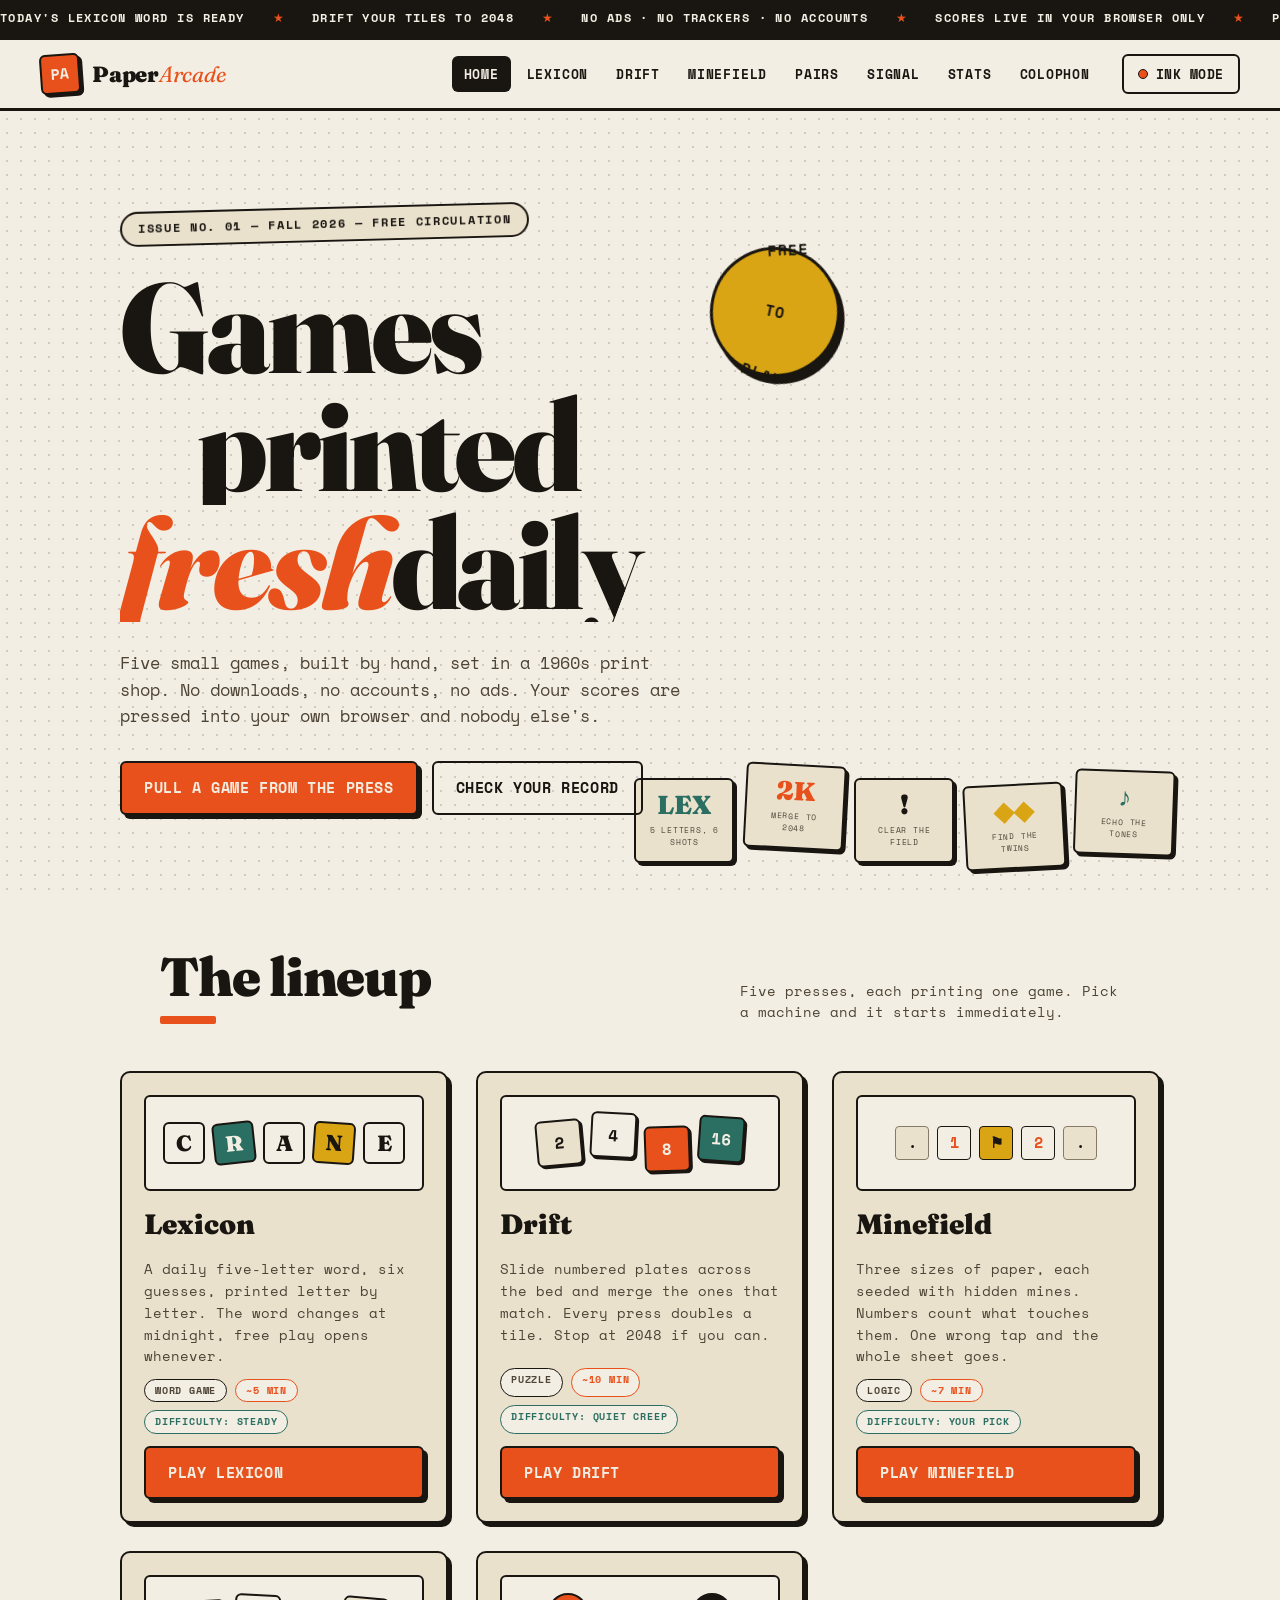
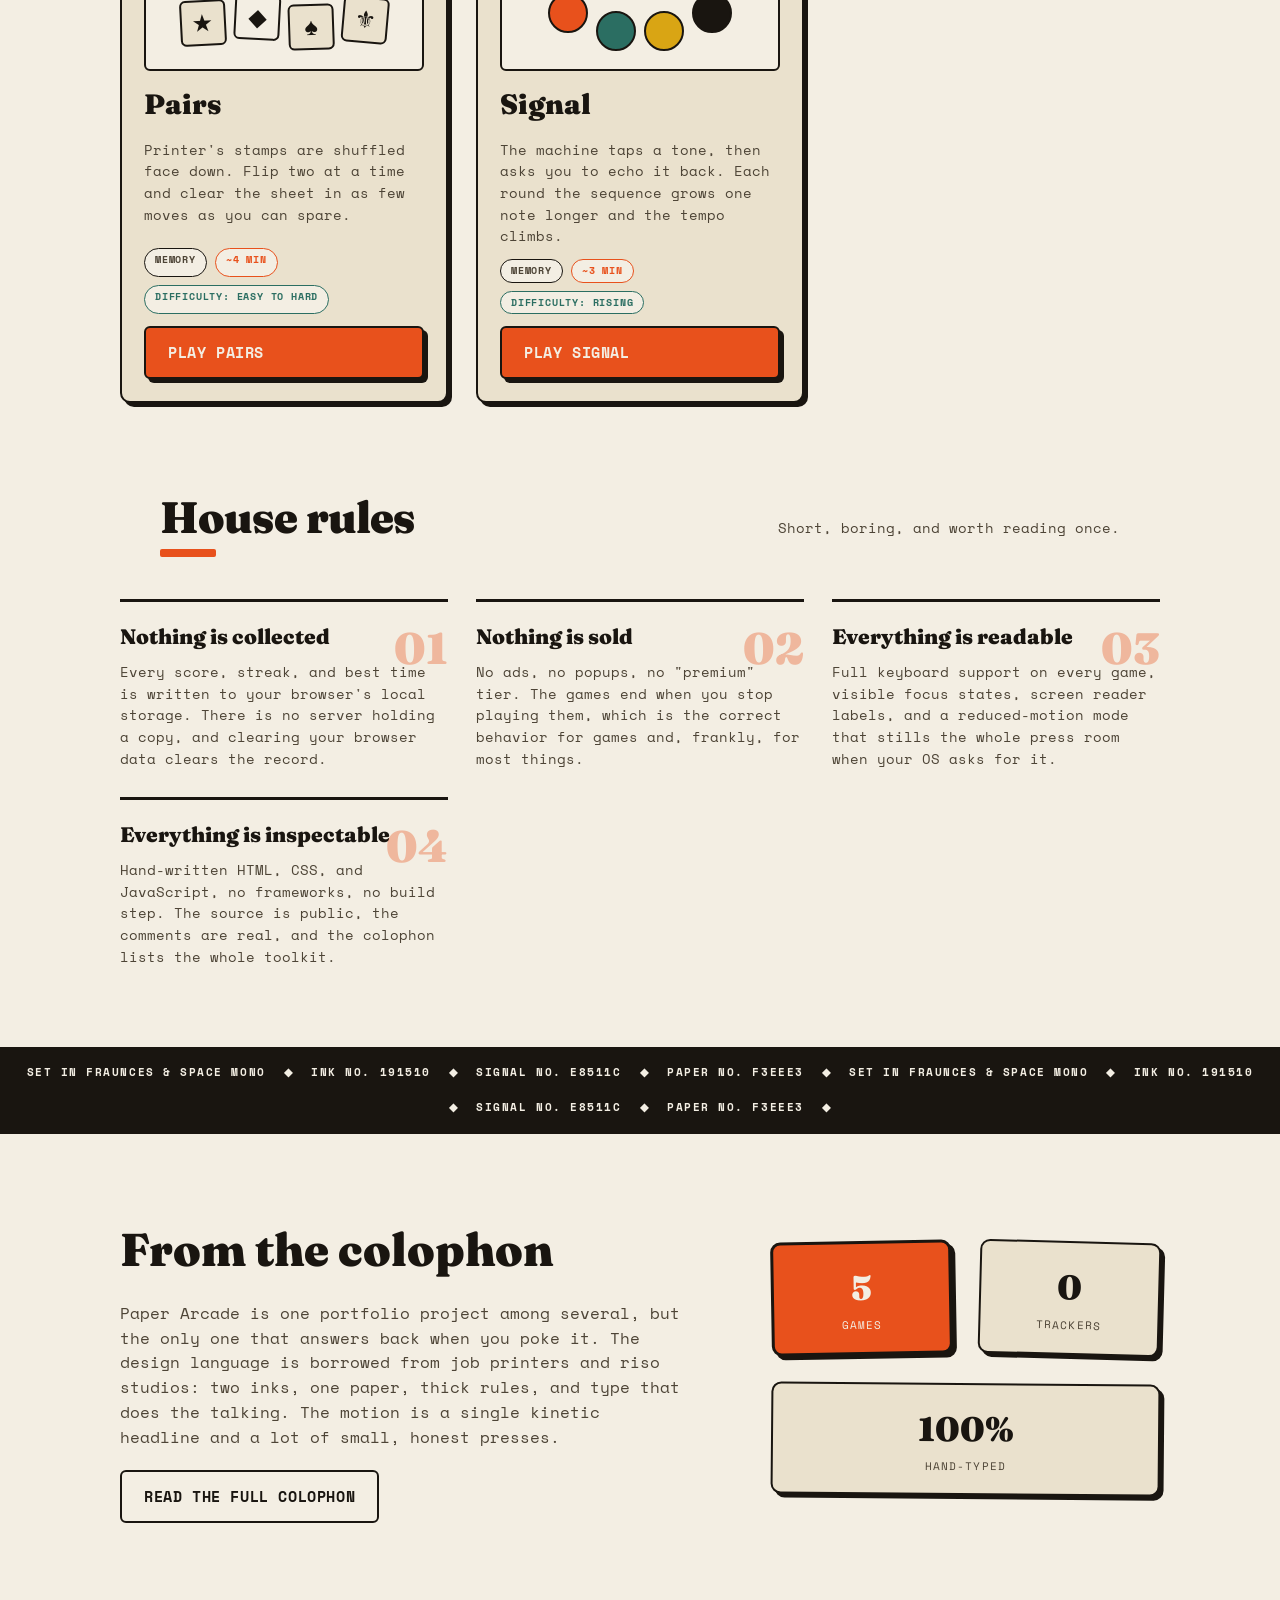
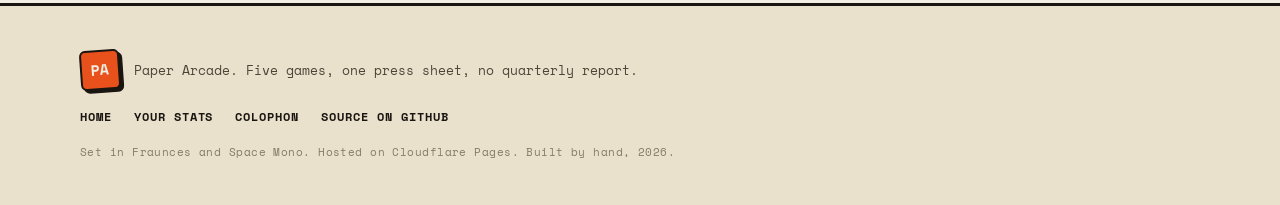
==== index.html @ c53d983c "Paper Arcade v1.0: five hand-built browser games in a 1960s print-shop design system - Lexicon: dail" ====
<!doctype html>
<html lang="en">
<head>
  <meta charset="utf-8">
  <meta name="viewport" content="width=device-width, initial-scale=1">
  <title>Paper Arcade: Five Small Games, One Big Press Sheet</title>
  <meta name="description" content="Paper Arcade is a collection of five hand-built browser games styled like a 1960s print shop: Lexicon, Drift, Minefield, Pairs, and Signal. Free to play, no ads, your scores stay on your machine.">
  <meta property="og:title" content="Paper Arcade: Five Small Games, One Big Press Sheet">
  <meta property="og:description" content="Five hand-built browser games styled like a 1960s print shop. Free to play, no ads, scores stay local.">
  <meta property="og:type" content="website">
  <meta property="og:site_name" content="Paper Arcade">
  <meta name="theme-color" content="#f3eee3">
  <meta name="color-scheme" content="light">
  <link rel="preconnect" href="https://fonts.googleapis.com">
  <link rel="preconnect" href="https://fonts.gstatic.com" crossorigin>
  <link href="https://fonts.googleapis.com/css2?family=Fraunces:ital,opsz,wght@0,9..144,400;0,9..144,600;0,9..144,900;1,9..144,400&family=Space+Mono:ital,wght@0,400;0,700;1,400&display=swap" rel="stylesheet">
  <link rel="stylesheet" href="css/style.css">
  <link rel="icon" href="assets/favicon.svg" type="image/svg+xml">
  <script type="application/ld+json">
  {
    "@context": "https://schema.org",
    "@type": "WebSite",
    "name": "Paper Arcade",
    "description": "Five hand-built browser games styled like a 1960s print shop.",
    "url": "https://paper-arcade.pages.dev",
    "hasPart": [
      { "@type": "VideoGame", "name": "Lexicon", "genre": "Word game", "url": "https://paper-arcade.pages.dev/lexicon.html" },
      { "@type": "VideoGame", "name": "Drift", "genre": "Puzzle", "url": "https://paper-arcade.pages.dev/drift.html" },
      { "@type": "VideoGame", "name": "Minefield", "genre": "Logic", "url": "https://paper-arcade.pages.dev/minefield.html" },
      { "@type": "VideoGame", "name": "Pairs", "genre": "Memory", "url": "https://paper-arcade.pages.dev/pairs.html" },
      { "@type": "VideoGame", "name": "Signal", "genre": "Memory", "url": "https://paper-arcade.pages.dev/signal.html" }
    ]
  }
  </script>
</head>
<body>
  <a class="skip" href="#main">Skip to content</a>

  <div class="ticker" aria-hidden="true">
    <div class="ticker__track">
      <span>TODAY'S LEXICON WORD IS READY</span><i>★</i>
      <span>DRIFT YOUR TILES TO 2048</span><i>★</i>
      <span>NO ADS · NO TRACKERS · NO ACCOUNTS</span><i>★</i>
      <span>SCORES LIVE IN YOUR BROWSER ONLY</span><i>★</i>
      <span>PRINTED IN INK &amp; SIGNAL ORANGE</span><i>★</i>
      <span>TODAY'S LEXICON WORD IS READY</span><i>★</i>
      <span>DRIFT YOUR TILES TO 2048</span><i>★</i>
      <span>NO ADS · NO TRACKERS · NO ACCOUNTS</span><i>★</i>
      <span>SCORES LIVE IN YOUR BROWSER ONLY</span><i>★</i>
      <span>PRINTED IN INK &amp; SIGNAL ORANGE</span><i>★</i>
    </div>
  </div>

  <header class="masthead">
    <a class="brand" href="index.html" aria-label="Paper Arcade home">
      <span class="brand__mark" aria-hidden="true">PA</span>
      <span class="brand__name">Paper<em>Arcade</em></span>
    </a>
    <button class="nav-toggle" type="button" aria-expanded="false" aria-controls="site-nav" data-nav-toggle>
      <span class="nav-toggle__line"></span>
      <span class="visually-hidden">Menu</span>
    </button>
    <nav class="site-nav" id="site-nav" aria-label="Primary" data-nav>
      <ul>
        <li><a href="index.html" aria-current="page">Home</a></li>
        <li><a href="lexicon.html">Lexicon</a></li>
        <li><a href="drift.html">Drift</a></li>
        <li><a href="minefield.html">Minefield</a></li>
        <li><a href="pairs.html">Pairs</a></li>
        <li><a href="signal.html">Signal</a></li>
        <li><a href="stats.html">Stats</a></li>
        <li><a href="about.html">Colophon</a></li>
      </ul>
      <button class="btn btn--ghost btn--small" type="button" data-theme-toggle>
        <span class="btn__dot" aria-hidden="true"></span><span data-theme-label>Ink mode</span>
      </button>
    </nav>
  </header>

  <main id="main">
    <section class="hero" data-reveal-group>
      <div class="hero__inner">
        <p class="hero__eyebrow">Issue No. 01 &mdash; Fall 2026 &mdash; Free circulation</p>
        <h1 class="hero__title">
          <span class="hero__line"><span class="hero__word">Games</span></span>
          <span class="hero__line hero__line--indent"><span class="hero__word">printed</span></span>
          <span class="hero__line"><span class="hero__word hero__word--accent">fresh</span><span class="hero__word">daily</span></span>
        </h1>
        <p class="hero__lede">
          Five small games, built by hand, set in a 1960s print shop.
          No downloads, no accounts, no ads. Your scores are pressed into
          your own browser and nobody else's.
        </p>
        <div class="hero__actions">
          <a class="btn btn--primary" href="#lineup">Pull a game from the press</a>
          <a class="btn btn--ghost" href="stats.html">Check your record</a>
        </div>
        <div class="hero__sticker" aria-hidden="true">
          <span>FREE</span>
          <span>TO</span>
          <span>PLAY</span>
        </div>
      </div>
      <div class="hero__plate" aria-hidden="true">
        <div class="plate plate--lexicon"><b>LEX</b><span>5 LETTERS, 6 SHOTS</span></div>
        <div class="plate plate--drift"><b>2K</b><span>MERGE TO 2048</span></div>
        <div class="plate plate--mine"><b>!</b><span>CLEAR THE FIELD</span></div>
        <div class="plate plate--pairs"><b>&#9670;&#9670;</b><span>FIND THE TWINS</span></div>
        <div class="plate plate--signal"><b>&#9834;</b><span>ECHO THE TONES</span></div>
      </div>
    </section>

    <section class="lineup" id="lineup" aria-labelledby="lineup-heading">
      <div class="section-head" data-reveal>
        <h2 id="lineup-heading">The lineup</h2>
        <p>Five presses, each printing one game. Pick a machine and it starts immediately.</p>
      </div>
      <div class="lineup__grid">
        <article class="game-card" data-reveal>
          <div class="game-card__art game-card__art--lexicon" aria-hidden="true">
            <span class="tile-demo">C</span><span class="tile-demo is-correct">R</span><span class="tile-demo">A</span><span class="tile-demo is-present">N</span><span class="tile-demo">E</span>
          </div>
          <h3><a href="lexicon.html">Lexicon</a></h3>
          <p>A daily five-letter word, six guesses, printed letter by letter. The word changes at midnight, free play opens whenever.</p>
          <p class="game-card__meta"><span>Word game</span><span>~5 min</span><span>Difficulty: steady</span></p>
          <a class="btn btn--primary" href="lexicon.html">Play Lexicon</a>
        </article>

        <article class="game-card" data-reveal>
          <div class="game-card__art game-card__art--drift" aria-hidden="true">
            <span class="drift-demo drift-demo--a">2</span><span class="drift-demo drift-demo--b">4</span><span class="drift-demo drift-demo--c">8</span><span class="drift-demo drift-demo--d">16</span>
          </div>
          <h3><a href="drift.html">Drift</a></h3>
          <p>Slide numbered plates across the bed and merge the ones that match. Every press doubles a tile. Stop at 2048 if you can.</p>
          <p class="game-card__meta"><span>Puzzle</span><span>~10 min</span><span>Difficulty: quiet creep</span></p>
          <a class="btn btn--primary" href="drift.html">Play Drift</a>
        </article>

        <article class="game-card" data-reveal>
          <div class="game-card__art game-card__art--mine" aria-hidden="true">
            <span class="mine-demo">.</span><span class="mine-demo is-num">1</span><span class="mine-demo is-flag">&#9873;</span><span class="mine-demo is-num">2</span><span class="mine-demo">.</span>
          </div>
          <h3><a href="minefield.html">Minefield</a></h3>
          <p>Three sizes of paper, each seeded with hidden mines. Numbers count what touches them. One wrong tap and the whole sheet goes.</p>
          <p class="game-card__meta"><span>Logic</span><span>~7 min</span><span>Difficulty: your pick</span></p>
          <a class="btn btn--primary" href="minefield.html">Play Minefield</a>
        </article>

        <article class="game-card" data-reveal>
          <div class="game-card__art game-card__art--pairs" aria-hidden="true">
            <span class="pairs-demo">&#9733;</span><span class="pairs-demo">&#9670;</span><span class="pairs-demo">&#9824;</span><span class="pairs-demo">&#9884;</span>
          </div>
          <h3><a href="pairs.html">Pairs</a></h3>
          <p>Printer's stamps are shuffled face down. Flip two at a time and clear the sheet in as few moves as you can spare.</p>
          <p class="game-card__meta"><span>Memory</span><span>~4 min</span><span>Difficulty: easy to hard</span></p>
          <a class="btn btn--primary" href="pairs.html">Play Pairs</a>
        </article>

        <article class="game-card" data-reveal>
          <div class="game-card__art game-card__art--signal" aria-hidden="true">
            <span class="signal-demo signal-demo--1"></span><span class="signal-demo signal-demo--2"></span>
            <span class="signal-demo signal-demo--3"></span><span class="signal-demo signal-demo--4"></span>
          </div>
          <h3><a href="signal.html">Signal</a></h3>
          <p>The machine taps a tone, then asks you to echo it back. Each round the sequence grows one note longer and the tempo climbs.</p>
          <p class="game-card__meta"><span>Memory</span><span>~3 min</span><span>Difficulty: rising</span></p>
          <a class="btn btn--primary" href="signal.html">Play Signal</a>
        </article>
      </div>
    </section>

    <section class="rules" aria-labelledby="rules-heading">
      <div class="section-head section-head--tight" data-reveal>
        <h2 id="rules-heading">House rules</h2>
        <p>Short, boring, and worth reading once.</p>
      </div>
      <ol class="rules__grid">
        <li data-reveal>
          <h3>Nothing is collected</h3>
          <p>Every score, streak, and best time is written to your browser's local storage. There is no server holding a copy, and clearing your browser data clears the record.</p>
        </li>
        <li data-reveal>
          <h3>Nothing is sold</h3>
          <p>No ads, no popups, no "premium" tier. The games end when you stop playing them, which is the correct behavior for games and, frankly, for most things.</p>
        </li>
        <li data-reveal>
          <h3>Everything is readable</h3>
          <p>Full keyboard support on every game, visible focus states, screen reader labels, and a reduced-motion mode that stills the whole press room when your OS asks for it.</p>
        </li>
        <li data-reveal>
          <h3>Everything is inspectable</h3>
          <p>Hand-written HTML, CSS, and JavaScript, no frameworks, no build step. The source is public, the comments are real, and the colophon lists the whole toolkit.</p>
        </li>
      </ol>
    </section>

    <section class="pressstrip" aria-hidden="true">
      <div class="pressstrip__row">
        <span>SET IN FRAUNCES &amp; SPACE MONO</span>
        <span>&#9670;</span>
        <span>INK NO. 191510</span>
        <span>&#9670;</span>
        <span>SIGNAL NO. E8511C</span>
        <span>&#9670;</span>
        <span>PAPER NO. F3EEE3</span>
        <span>&#9670;</span>
        <span>SET IN FRAUNCES &amp; SPACE MONO</span>
        <span>&#9670;</span>
        <span>INK NO. 191510</span>
        <span>&#9670;</span>
        <span>SIGNAL NO. E8511C</span>
        <span>&#9670;</span>
        <span>PAPER NO. F3EEE3</span>
        <span>&#9670;</span>
      </div>
    </section>

    <section class="colophon-teaser" aria-labelledby="colophon-heading">
      <div class="colophon-teaser__text" data-reveal>
        <h2 id="colophon-heading">From the colophon</h2>
        <p>
          Paper Arcade is one portfolio project among several, but the only one
          that answers back when you poke it. The design language is borrowed
          from job printers and riso studios: two inks, one paper, thick rules,
          and type that does the talking. The motion is a single kinetic
          headline and a lot of small, honest presses.
        </p>
        <a class="btn btn--ghost" href="about.html">Read the full colophon</a>
      </div>
      <div class="colophon-teaser__figures" aria-hidden="true" data-reveal>
        <div class="figure figure--big"><b>5</b><span>games</span></div>
        <div class="figure"><b>0</b><span>trackers</span></div>
        <div class="figure"><b>100%</b><span>hand-typed</span></div>
      </div>
    </section>
  </main>

  <footer class="colophon">
    <div class="colophon__brand">
      <span class="brand__mark" aria-hidden="true">PA</span>
      <p>Paper Arcade. Five games, one press sheet, no quarterly report.</p>
    </div>
    <nav class="colophon__nav" aria-label="Footer">
      <a href="index.html">Home</a>
      <a href="stats.html">Your stats</a>
      <a href="about.html">Colophon</a>
      <a href="https://github.com/stewiefeh/paper-arcade" rel="noopener" target="_blank">Source on GitHub</a>
    </nav>
    <p class="colophon__fine">Set in Fraunces and Space Mono. Hosted on Cloudflare Pages. Built by hand, 2026.</p>
  </footer>

  <script src="js/core.js"></script>
</body>
</html>
---- css/style.css ----
/* ============================================================
   PAPER ARCADE — design system
   One paper, two inks, hard shadows, honest motion.
   Every value below is a token; change it once, it changes
   every page.
   ============================================================ */

:root {
  /* ink and paper */
  --paper: #f3eee3;
  --paper-2: #eae1cd;
  --paper-3: #e2d6bd;
  --ink: #191510;
  --ink-soft: #4d4436;
  --ink-faint: #857a67;

  /* the two accents plus stamps */
  --accent: #e8511c;
  --accent-deep: #c23f10;
  --green: #2b6e62;
  --mustard: #d9a514;

  /* rules and shadows: hard offsets, no blur */
  --rule: 2px solid var(--ink);
  --rule-thick: 3px solid var(--ink);
  --shadow: 6px 6px 0 var(--ink);
  --shadow-tight: 4px 4px 0 var(--ink);

  /* shape */
  --radius: 10px;
  --radius-small: 6px;

  /* type */
  --font-display: 'Fraunces', 'Georgia', serif;
  --font-mono: 'Space Mono', 'Courier New', monospace;

  /* motion: micro things fast, big things once */
  --t-fast: 120ms;
  --t-mid: 220ms;
  --t-slow: 380ms;
  --ease: cubic-bezier(0.2, 0.8, 0.3, 1);
  --ease-bounce: cubic-bezier(0.3, 1.4, 0.4, 1);

  /* layout */
  --maxw: 1120px;
  --gap: clamp(16px, 3vw, 28px);
}

/* ink mode: one attribute, one swap */
[data-theme="ink"] {
  --paper: #17140f;
  --paper-2: #211c14;
  --paper-3: #2a2418;
  --ink: #f0e9d8;
  --ink-soft: #c9bfa8;
  --ink-faint: #94896f;
  --accent: #ff6a2e;
  --accent-deep: #ff8552;
  --green: #4fa38f;
  --mustard: #e8b83a;
  --shadow: 6px 6px 0 rgba(0, 0, 0, 0.55);
  --shadow-tight: 4px 4px 0 rgba(0, 0, 0, 0.55);
  --rule: 2px solid var(--ink);
  --rule-thick: 3px solid var(--ink);
}

/* ---------- reset and base ---------- */

*,
*::before,
*::after {
  box-sizing: border-box;
}

html {
  -webkit-text-size-adjust: 100%;
  scroll-behavior: smooth;
}

body {
  margin: 0;
  background: var(--paper);
  color: var(--ink);
  font-family: var(--font-mono);
  font-size: 16px;
  line-height: 1.55;
  min-height: 100vh;
  overflow-x: hidden;
  transition: background var(--t-mid) var(--ease), color var(--t-mid) var(--ease);
}

/* halftone paper texture: tiny dot matrix over the whole sheet */
body::before {
  content: "";
  position: fixed;
  inset: 0;
  background-image: radial-gradient(rgba(25, 21, 16, 0.16) 1px, transparent 1px);
  background-size: 14px 14px;
  pointer-events: none;
  z-index: 0;
}

[data-theme="ink"] body::before {
  background-image: radial-gradient(rgba(240, 233, 216, 0.1) 1px, transparent 1px);
}

img,
svg,
canvas {
  max-width: 100%;
  display: block;
}

a {
  color: var(--ink);
  text-decoration-thickness: 2px;
  text-underline-offset: 3px;
}

a:hover {
  color: var(--accent);
}

code {
  font-family: var(--font-mono);
  background: var(--paper-2);
  border: 1px solid var(--ink-faint);
  border-radius: 4px;
  padding: 0.1em 0.35em;
  font-size: 0.92em;
}

::selection {
  background: var(--accent);
  color: var(--paper);
}

:focus-visible {
  outline: 3px solid var(--accent);
  outline-offset: 2px;
  border-radius: 2px;
}

.visually-hidden {
  position: absolute;
  width: 1px;
  height: 1px;
  margin: -1px;
  padding: 0;
  overflow: hidden;
  clip: rect(0 0 0 0);
  white-space: nowrap;
  border: 0;
}

.skip {
  position: absolute;
  top: -60px;
  left: 16px;
  z-index: 200;
  background: var(--ink);
  color: var(--paper);
  padding: 10px 18px;
  font-family: var(--font-mono);
  font-weight: 700;
  border-radius: var(--radius-small);
  transition: top var(--t-fast) var(--ease);
}

.skip:focus {
  top: 12px;
}

/* ---------- buttons: designed states for every mood ---------- */

.btn {
  display: inline-flex;
  align-items: center;
  gap: 8px;
  font-family: var(--font-mono);
  font-weight: 700;
  font-size: 15px;
  text-transform: uppercase;
  letter-spacing: 0.04em;
  padding: 13px 22px;
  border: var(--rule);
  border-radius: var(--radius-small);
  background: var(--paper);
  color: var(--ink);
  cursor: pointer;
  text-decoration: none;
  box-shadow: var(--shadow-tight);
  transition: transform var(--t-fast) var(--ease),
              box-shadow var(--t-fast) var(--ease),
              background var(--t-fast) var(--ease),
              color var(--t-fast) var(--ease);
  user-select: none;
}

.btn:hover {
  transform: translate(-2px, -2px);
  box-shadow: 6px 6px 0 var(--ink);
  color: var(--ink);
}

.btn:active {
  transform: translate(2px, 2px);
  box-shadow: 1px 1px 0 var(--ink);
}

.btn--primary {
  background: var(--accent);
  color: var(--paper);
}

[data-theme="ink"] .btn--primary {
  color: #17140f;
}

.btn--primary:hover {
  background: var(--accent-deep);
  color: var(--paper);
}

[data-theme="ink"] .btn--primary:hover {
  color: #17140f;
}

.btn--ghost {
  background: transparent;
  box-shadow: none;
}

.btn--ghost:hover {
  background: var(--paper-2);
  box-shadow: var(--shadow-tight);
}

.btn--small {
  padding: 8px 14px;
  font-size: 13px;
}

.btn:disabled {
  opacity: 0.45;
  cursor: not-allowed;
  transform: none;
  box-shadow: var(--shadow-tight);
}

.btn__dot {
  width: 10px;
  height: 10px;
  border-radius: 50%;
  background: var(--accent);
  border: 1px solid var(--ink);
  transition: transform var(--t-mid) var(--ease-bounce);
}

[data-theme="ink"] .btn__dot {
  background: var(--mustard);
}

[data-theme="ink"] .btn--ghost:hover .btn__dot,
.btn--ghost:hover .btn__dot {
  transform: scale(1.35) rotate(45deg);
}

/* ---------- ticker: the only thing allowed to loop forever ---------- */

.ticker {
  position: relative;
  z-index: 2;
  background: var(--ink);
  color: var(--paper);
  border-bottom: var(--rule-thick);
  overflow: hidden;
  padding: 9px 0;
}

[data-theme="ink"] .ticker {
  background: var(--accent);
  color: var(--ink);
}

.ticker--thin {
  padding: 6px 0;
}

.ticker__track {
  display: flex;
  align-items: center;
  gap: 28px;
  white-space: nowrap;
  width: max-content;
  animation: ticker-scroll 28s linear infinite;
}

.ticker__track span {
  font-family: var(--font-mono);
  font-weight: 700;
  font-size: 12px;
  letter-spacing: 0.12em;
  text-transform: uppercase;
}

.ticker__track i {
  font-style: normal;
  color: var(--accent);
  font-size: 12px;
}

[data-theme="ink"] .ticker__track i {
  color: var(--ink);
}

@keyframes ticker-scroll {
  from { transform: translateX(0); }
  to { transform: translateX(-50%); }
}

/* ---------- masthead ---------- */

.masthead {
  position: sticky;
  top: 0;
  z-index: 50;
  display: flex;
  align-items: center;
  justify-content: space-between;
  gap: 16px;
  padding: 14px clamp(16px, 4vw, 40px);
  background: var(--paper);
  border-bottom: var(--rule-thick);
  transition: background var(--t-mid) var(--ease);
}

.brand {
  display: inline-flex;
  align-items: center;
  gap: 12px;
  text-decoration: none;
}

.brand__mark {
  display: grid;
  place-items: center;
  width: 40px;
  height: 40px;
  background: var(--accent);
  color: var(--paper);
  border: var(--rule);
  border-radius: var(--radius-small);
  font-weight: 700;
  font-size: 15px;
  box-shadow: 3px 3px 0 var(--ink);
  transform: rotate(-4deg);
  transition: transform var(--t-mid) var(--ease-bounce);
}

[data-theme="ink"] .brand__mark {
  color: var(--ink);
}

.brand:hover .brand__mark {
  transform: rotate(4deg) scale(1.06);
}

.brand__name {
  font-family: var(--font-display);
  font-weight: 900;
  font-size: 22px;
  letter-spacing: -0.01em;
}

.brand__name em {
  font-style: italic;
  font-weight: 400;
  color: var(--accent);
}

.nav-toggle {
  display: none;
  width: 44px;
  height: 40px;
  background: var(--paper);
  border: var(--rule);
  border-radius: var(--radius-small);
  cursor: pointer;
  position: relative;
}

.nav-toggle__line,
.nav-toggle__line::before,
.nav-toggle__line::after {
  content: "";
  position: absolute;
  left: 10px;
  right: 10px;
  height: 2px;
  background: var(--ink);
  transition: transform var(--t-mid) var(--ease), top var(--t-mid) var(--ease);
}

.nav-toggle__line { top: 18px; }
.nav-toggle__line::before { top: -6px; }
.nav-toggle__line::after { top: 6px; }

.nav-toggle[aria-expanded="true"] .nav-toggle__line { top: 19px; transform: rotate(45deg); }
.nav-toggle[aria-expanded="true"] .nav-toggle__line::before { top: 0; transform: rotate(90deg); }
.nav-toggle[aria-expanded="true"] .nav-toggle__line::after { top: 0; opacity: 0; }

.site-nav {
  display: flex;
  align-items: center;
  gap: 20px;
}

.site-nav ul {
  display: flex;
  align-items: center;
  gap: 4px;
  list-style: none;
  margin: 0;
  padding: 0;
}

.site-nav a {
  display: block;
  padding: 8px 12px;
  font-size: 13px;
  font-weight: 700;
  text-transform: uppercase;
  letter-spacing: 0.06em;
  text-decoration: none;
  border-radius: var(--radius-small);
  transition: background var(--t-fast) var(--ease), color var(--t-fast) var(--ease);
}

.site-nav a:hover {
  background: var(--paper-2);
  color: var(--ink);
}

.site-nav a[aria-current="page"] {
  background: var(--ink);
  color: var(--paper);
}

[data-theme="ink"] .site-nav a[aria-current="page"] {
  background: var(--accent);
  color: var(--ink);
}

/* ---------- sections: shared editorial chrome ---------- */

main {
  position: relative;
  z-index: 1;
}

.section-head {
  max-width: var(--maxw);
  margin: 0 auto clamp(28px, 5vw, 48px);
  padding: 0 clamp(16px, 4vw, 40px);
  display: flex;
  align-items: baseline;
  justify-content: space-between;
  gap: 24px;
  flex-wrap: wrap;
}

.section-head h2 {
  font-family: var(--font-display);
  font-weight: 900;
  font-size: clamp(34px, 5vw, 54px);
  letter-spacing: -0.02em;
  margin: 0;
  position: relative;
}

.section-head h2::after {
  content: "";
  position: absolute;
  left: 0;
  bottom: -6px;
  width: 56px;
  height: 8px;
  background: var(--accent);
  border-radius: 2px;
}

.section-head p {
  margin: 0;
  max-width: 380px;
  color: var(--ink-soft);
  font-size: 14px;
}

.section-head--tight h2 {
  font-size: clamp(28px, 4vw, 44px);
}

/* ---------- hero: one kinetic headline, printed once ---------- */

.hero {
  position: relative;
  max-width: var(--maxw);
  margin: 0 auto;
  padding: clamp(48px, 9vw, 96px) clamp(16px, 4vw, 40px) clamp(40px, 7vw, 72px);
  overflow: hidden;
}

.hero__inner {
  position: relative;
  max-width: 720px;
  z-index: 1;
}

.hero__eyebrow {
  display: inline-block;
  font-size: 12px;
  font-weight: 700;
  letter-spacing: 0.14em;
  text-transform: uppercase;
  border: var(--rule);
  border-radius: 999px;
  padding: 6px 16px;
  background: var(--paper-2);
  margin: 0 0 28px;
  transform: rotate(-1.5deg);
}

.hero__title {
  font-family: var(--font-display);
  font-weight: 900;
  font-size: clamp(58px, 11vw, 128px);
  line-height: 0.92;
  letter-spacing: -0.03em;
  margin: 0 0 28px;
}

.hero__line {
  display: block;
  overflow: hidden;
}

.hero__line--indent {
  padding-left: clamp(24px, 6vw, 96px);
}

.hero__word {
  display: inline-block;
  transform: translateY(110%);
  animation: word-rise 0.7s var(--ease-bounce) forwards;
}

.hero__line:nth-child(2) .hero__word { animation-delay: 0.12s; }
.hero__line:nth-child(3) .hero__word { animation-delay: 0.24s; }

.hero__word--accent {
  font-style: italic;
  color: var(--accent);
}

@keyframes word-rise {
  to { transform: translateY(0); }
}

.hero__lede {
  font-size: 17px;
  max-width: 560px;
  color: var(--ink-soft);
  margin: 0 0 32px;
  opacity: 0;
  animation: fade-up 0.6s var(--ease) 0.45s forwards;
}

.hero__actions {
  display: flex;
  gap: 14px;
  flex-wrap: wrap;
  opacity: 0;
  animation: fade-up 0.6s var(--ease) 0.58s forwards;
}

@keyframes fade-up {
  from { opacity: 0; transform: translateY(14px); }
  to { opacity: 1; transform: translateY(0); }
}

.hero__sticker {
  position: absolute;
  top: clamp(8px, 4vw, 40px);
  right: 0;
  display: grid;
  place-items: center;
  width: 130px;
  height: 130px;
  background: var(--mustard);
  border: var(--rule-thick);
  border-radius: 50%;
  box-shadow: var(--shadow);
  transform: rotate(12deg);
  font-weight: 700;
  font-size: 15px;
  letter-spacing: 0.1em;
  z-index: 2;
  animation: sticker-wobble 5s ease-in-out infinite;
}

.hero__sticker span:nth-child(1) { transform: translateY(-22px) rotate(-14deg); }
.hero__sticker span:nth-child(3) { transform: translateY(22px) rotate(8deg); }

@keyframes sticker-wobble {
  0%, 100% { transform: rotate(10deg); }
  50% { transform: rotate(16deg); }
}

/* printing plates, fanned out beside the headline */
.hero__plate {
  position: absolute;
  right: clamp(-20px, 2vw, 40px);
  bottom: 24px;
  display: none;
  gap: 10px;
  z-index: 0;
}

.plate {
  border: var(--rule);
  background: var(--paper-2);
  border-radius: var(--radius-small);
  padding: 12px;
  box-shadow: 3px 3px 0 var(--ink);
  display: grid;
  gap: 6px;
  justify-items: center;
  min-width: 64px;
}

.plate b {
  font-family: var(--font-display);
  font-weight: 900;
  font-size: 26px;
  line-height: 1;
}

.plate span {
  font-size: 8px;
  letter-spacing: 0.1em;
  text-transform: uppercase;
  text-align: center;
  color: var(--ink-soft);
  max-width: 72px;
}

.plate--lexicon b { color: var(--green); }
.plate--drift b { color: var(--accent); }
.plate--mine b { color: var(--ink); }
.plate--pairs b { color: var(--mustard); }
.plate--signal b { color: var(--green); }

.plate--drift { transform: rotate(3deg) translateY(-14px); }
.plate--pairs { transform: rotate(-3deg) translateY(6px); }
.plate--signal { transform: rotate(2deg) translateY(-8px); }

@media (min-width: 1100px) {
  .hero__plate { display: flex; }
}

/* ---------- lineup: five game cards ---------- */

.lineup {
  max-width: var(--maxw);
  margin: 0 auto;
  padding: clamp(24px, 4vw, 48px) clamp(16px, 4vw, 40px) clamp(48px, 7vw, 80px);
}

.lineup__grid {
  display: grid;
  grid-template-columns: repeat(auto-fit, minmax(280px, 1fr));
  gap: var(--gap);
}

.game-card {
  background: var(--paper-2);
  border: var(--rule);
  border-radius: var(--radius);
  padding: 22px;
  display: flex;
  flex-direction: column;
  gap: 12px;
  box-shadow: var(--shadow-tight);
  transition: transform var(--t-mid) var(--ease),
              box-shadow var(--t-mid) var(--ease),
              background var(--t-fast) var(--ease);
}

.game-card:hover {
  transform: translate(-3px, -3px) rotate(-0.4deg);
  box-shadow: 9px 9px 0 var(--ink);
  background: var(--paper);
}

.game-card h3 {
  font-family: var(--font-display);
  font-weight: 900;
  font-size: 28px;
  margin: 0;
}

.game-card h3 a {
  text-decoration: none;
}

.game-card h3 a:hover {
  color: var(--accent);
}

.game-card > p {
  margin: 0;
  font-size: 14px;
  color: var(--ink-soft);
  flex-grow: 1;
}

.game-card__meta {
  display: flex;
  flex-wrap: wrap;
  gap: 8px;
}

.game-card__meta span {
  font-size: 10px;
  font-weight: 700;
  text-transform: uppercase;
  letter-spacing: 0.08em;
  border: 1px solid var(--ink);
  border-radius: 999px;
  padding: 3px 10px;
  background: var(--paper);
}

.game-card__meta span:nth-child(2) {
  border-color: var(--accent);
  color: var(--accent);
}

.game-card__meta span:nth-child(3) {
  border-color: var(--green);
  color: var(--green);
}

/* card art: CSS-only press marks, one per game */

.game-card__art {
  display: flex;
  align-items: center;
  justify-content: center;
  gap: 8px;
  min-height: 96px;
  border: var(--rule);
  border-radius: var(--radius-small);
  background: var(--paper);
  padding: 12px;
  overflow: hidden;
}

.tile-demo {
  display: grid;
  place-items: center;
  width: 42px;
  height: 42px;
  border: var(--rule);
  border-radius: var(--radius-small);
  font-family: var(--font-display);
  font-weight: 900;
  font-size: 22px;
  background: var(--paper);
}

.tile-demo.is-correct {
  background: var(--green);
  color: var(--paper);
  transform: rotate(-6deg);
}

.tile-demo.is-present {
  background: var(--mustard);
  transform: rotate(4deg);
}

.drift-demo {
  display: grid;
  place-items: center;
  width: 46px;
  height: 46px;
  border: var(--rule);
  border-radius: var(--radius-small);
  font-weight: 700;
  font-size: 16px;
  background: var(--paper-2);
  box-shadow: 2px 2px 0 var(--ink);
}

.drift-demo--a { transform: rotate(-5deg); }
.drift-demo--b { background: var(--paper); transform: rotate(3deg) translateY(-8px); }
.drift-demo--c { background: var(--accent); color: var(--paper); transform: rotate(-2deg) translateY(6px); }
.drift-demo--d { background: var(--green); color: var(--paper); transform: rotate(4deg) translateY(-4px); }

.mine-demo {
  display: grid;
  place-items: center;
  width: 34px;
  height: 34px;
  border: 1px solid var(--ink-faint);
  border-radius: 4px;
  font-weight: 700;
  font-size: 15px;
  background: var(--paper-2);
}

.mine-demo.is-num { background: var(--paper); border-color: var(--ink); color: var(--accent); }
.mine-demo.is-flag { background: var(--mustard); border-color: var(--ink); }

.pairs-demo {
  display: grid;
  place-items: center;
  width: 46px;
  height: 46px;
  border: var(--rule);
  border-radius: var(--radius-small);
  font-size: 24px;
  background: var(--paper-2);
  transform: rotate(-3deg);
}

.pairs-demo:nth-child(2) { transform: rotate(3deg) translateY(-6px); background: var(--paper); }
.pairs-demo:nth-child(3) { transform: rotate(-2deg) translateY(4px); }
.pairs-demo:nth-child(4) { transform: rotate(5deg) translateY(-3px); }

.signal-demo {
  width: 40px;
  height: 40px;
  border-radius: 50%;
  border: var(--rule);
}

.signal-demo--1 { background: var(--accent); transform: translateY(-10px); }
.signal-demo--2 { background: var(--green); transform: translateY(8px); }
.signal-demo--3 { background: var(--mustard); transform: translateY(8px); }
.signal-demo--4 { background: var(--ink); transform: translateY(-10px); }

/* ---------- house rules ---------- */

.rules {
  max-width: var(--maxw);
  margin: 0 auto;
  padding: 0 clamp(16px, 4vw, 40px) clamp(48px, 7vw, 80px);
}

.rules__grid {
  list-style: none;
  margin: 0;
  padding: 0;
  display: grid;
  grid-template-columns: repeat(auto-fit, minmax(240px, 1fr));
  gap: var(--gap);
  counter-reset: rule;
}

.rules__grid li {
  counter-increment: rule;
  border-top: var(--rule-thick);
  padding-top: 18px;
  position: relative;
}

.rules__grid li::before {
  content: "0" counter(rule);
  position: absolute;
  top: 12px;
  right: 0;
  font-family: var(--font-display);
  font-weight: 900;
  font-size: 44px;
  color: var(--accent);
  opacity: 0.35;
}

.rules__grid h3 {
  font-family: var(--font-display);
  font-weight: 900;
  font-size: 21px;
  margin: 0 0 8px;
}

.rules__grid p {
  margin: 0;
  font-size: 14px;
  color: var(--ink-soft);
}

/* ---------- press strip: a color card printed as a rule ---------- */

.pressstrip {
  background: var(--ink);
  color: var(--paper);
  border-block: var(--rule-thick);
  overflow: hidden;
  padding: 14px 0;
}

[data-theme="ink"] .pressstrip {
  background: var(--paper-3);
  color: var(--ink);
}

.pressstrip__row {
  display: flex;
  align-items: center;
  justify-content: center;
  flex-wrap: wrap;
  gap: 18px;
  font-size: 11px;
  font-weight: 700;
  letter-spacing: 0.14em;
  text-transform: uppercase;
  padding: 0 20px;
}

/* ---------- colophon teaser ---------- */

.colophon-teaser {
  max-width: var(--maxw);
  margin: 0 auto;
  padding: clamp(48px, 7vw, 80px) clamp(16px, 4vw, 40px);
  display: grid;
  grid-template-columns: 1.6fr 1fr;
  gap: var(--gap);
  align-items: center;
}

@media (max-width: 800px) {
  .colophon-teaser { grid-template-columns: 1fr; }
}

.colophon-teaser__text h2 {
  font-family: var(--font-display);
  font-weight: 900;
  font-size: clamp(30px, 4.5vw, 46px);
  margin: 0 0 16px;
}

.colophon-teaser__text p {
  margin: 0 0 20px;
  color: var(--ink-soft);
  max-width: 560px;
}

.colophon-teaser__figures {
  display: grid;
  grid-template-columns: repeat(2, 1fr);
  gap: var(--gap);
}

.figure {
  border: var(--rule);
  border-radius: var(--radius);
  background: var(--paper-2);
  padding: 18px;
  display: grid;
  gap: 2px;
  justify-items: center;
  box-shadow: var(--shadow-tight);
  transform: rotate(-1deg);
}

.figure:nth-child(2) { transform: rotate(1.5deg); }
.figure:nth-child(3) { transform: rotate(0.5deg); grid-column: span 2; }

.figure b {
  font-family: var(--font-display);
  font-weight: 900;
  font-size: 34px;
}

.figure span {
  font-size: 11px;
  text-transform: uppercase;
  letter-spacing: 0.1em;
  color: var(--ink-soft);
}

.figure--big {
  background: var(--accent);
  color: var(--paper);
  border: var(--rule-thick);
}

[data-theme="ink"] .figure--big {
  color: var(--ink);
}

.figure--big span {
  color: var(--paper);
}

[data-theme="ink"] .figure--big span {
  color: var(--ink);
}

/* ---------- game pages: shared frame ---------- */

.game-main {
  max-width: var(--maxw);
  margin: 0 auto;
  padding: clamp(32px, 5vw, 56px) clamp(16px, 4vw, 40px) clamp(56px, 8vw, 96px);
}

.game-header {
  margin-bottom: clamp(28px, 5vw, 44px);
  max-width: 760px;
}

.game-header__kicker {
  font-size: 12px;
  font-weight: 700;
  text-transform: uppercase;
  letter-spacing: 0.14em;
  color: var(--accent);
  margin: 0 0 10px;
}

.game-header h1 {
  font-family: var(--font-display);
  font-weight: 900;
  font-size: clamp(44px, 7vw, 76px);
  letter-spacing: -0.02em;
  line-height: 1;
  margin: 0 0 16px;
}

.game-header__lede {
  margin: 0 0 20px;
  font-size: 16px;
  color: var(--ink-soft);
  max-width: 640px;
}

.game-header__tools {
  display: flex;
  flex-wrap: wrap;
  gap: 10px;
}

.game-layout {
  display: grid;
  grid-template-columns: minmax(0, 1.5fr) minmax(260px, 1fr);
  gap: var(--gap);
  align-items: start;
}

.game-layout--board-first {
  grid-template-columns: minmax(0, 1.7fr) minmax(260px, 1fr);
}

@media (max-width: 860px) {
  .game-layout,
  .game-layout--board-first {
    grid-template-columns: 1fr;
  }
}

.panel {
  background: var(--paper-2);
  border: var(--rule);
  border-radius: var(--radius);
  padding: 20px;
  box-shadow: var(--shadow-tight);
  display: grid;
  gap: 14px;
}

.game-side {
  display: grid;
  gap: var(--gap);
}

.panel__title {
  font-family: var(--font-display);
  font-weight: 900;
  font-size: 19px;
  margin: 0;
  border-bottom: var(--rule);
  padding-bottom: 10px;
}

.panel__list {
  list-style: none;
  margin: 0;
  padding: 0;
  display: grid;
  gap: 10px;
  font-size: 13.5px;
}

.panel__list li {
  padding-left: 16px;
  position: relative;
  color: var(--ink-soft);
}

.panel__list li::before {
  content: "";
  position: absolute;
  left: 0;
  top: 0.55em;
  width: 7px;
  height: 7px;
  background: var(--accent);
  border: 1px solid var(--ink);
}

.panel__list b {
  color: var(--ink);
}

.panel__fine,
.panel__note {
  font-size: 12px;
  color: var(--ink-faint);
  margin: 0;
}

.panel__link {
  font-size: 13px;
  font-weight: 700;
  text-transform: uppercase;
  letter-spacing: 0.06em;
}

.stat-strip {
  display: grid;
  grid-template-columns: repeat(3, 1fr);
  gap: 10px;
  margin: 0;
}

.stat-strip--stack {
  grid-template-columns: 1fr;
}

.stat-strip div {
  border: 1px solid var(--ink-faint);
  border-radius: var(--radius-small);
  background: var(--paper);
  padding: 10px 12px;
  display: grid;
  gap: 2px;
}

.stat-strip dt {
  font-size: 10px;
  font-weight: 700;
  text-transform: uppercase;
  letter-spacing: 0.1em;
  color: var(--ink-soft);
}

.stat-strip dd {
  margin: 0;
  font-family: var(--font-display);
  font-weight: 900;
  font-size: 24px;
  line-height: 1;
}

.stat-strip--stack dd {
  font-size: 20px;
}

/* ---------- shared overlays ---------- */

.game-stage {
  position: relative;
}

.board-overlay {
  position: absolute;
  inset: 0;
  z-index: 30;
  display: grid;
  place-content: center;
  justify-items: center;
  gap: 10px;
  background: color-mix(in srgb, var(--paper) 88%, transparent);
  backdrop-filter: blur(2px);
  border: var(--rule-thick);
  border-radius: var(--radius);
  text-align: center;
  padding: 24px;
  animation: overlay-pop var(--t-mid) var(--ease-bounce);
}

@keyframes overlay-pop {
  from { opacity: 0; transform: scale(0.94); }
  to { opacity: 1; transform: scale(1); }
}

.board-overlay__title {
  font-family: var(--font-display);
  font-weight: 900;
  font-size: 34px;
  margin: 0;
}

.board-overlay__word {
  font-size: 22px;
  font-weight: 700;
  letter-spacing: 0.14em;
  margin: 0;
  color: var(--accent);
}

.board-overlay__note {
  font-size: 13px;
  color: var(--ink-soft);
  margin: 0;
  max-width: 320px;
}

.board-overlay__actions {
  display: flex;
  gap: 10px;
  flex-wrap: wrap;
  justify-content: center;
}

/* ---------- modal ---------- */

.modal {
  position: fixed;
  inset: 0;
  z-index: 100;
  display: grid;
  place-items: center;
  padding: 20px;
  background: rgba(25, 21, 16, 0.55);
}

.modal[hidden] {
  display: none;
}

.modal__sheet {
  position: relative;
  max-width: 480px;
  background: var(--paper);
  border: var(--rule-thick);
  border-radius: var(--radius);
  box-shadow: 10px 10px 0 var(--ink);
  padding: 28px;
  animation: overlay-pop var(--t-mid) var(--ease-bounce);
  max-height: 85vh;
  overflow: auto;
}

.modal__sheet h2 {
  font-family: var(--font-display);
  font-weight: 900;
  font-size: 26px;
  margin: 0 0 14px;
}

.modal__list {
  margin: 0 0 14px;
  padding-left: 20px;
  display: grid;
  gap: 10px;
  font-size: 14px;
}

.modal__close {
  position: absolute;
  top: 12px;
  right: 12px;
  width: 36px;
  height: 36px;
  font-size: 20px;
  font-weight: 700;
  background: var(--paper-2);
  border: var(--rule);
  border-radius: var(--radius-small);
  cursor: pointer;
}

.modal__close:hover {
  background: var(--accent);
  color: var(--paper);
}

/* ---------- lexicon ---------- */

.lexicon-stage {
  position: relative;
}

.board {
  display: grid;
  gap: 8px;
  width: min(360px, 100%);
  margin: 0 auto;
}

.board__row {
  display: grid;
  grid-template-columns: repeat(5, 1fr);
  gap: 8px;
}

.tile {
  aspect-ratio: 1;
  display: grid;
  place-items: center;
  border: var(--rule);
  border-radius: var(--radius-small);
  background: var(--paper);
  font-family: var(--font-display);
  font-weight: 900;
  font-size: clamp(24px, 5vw, 34px);
  text-transform: uppercase;
  transition: transform var(--t-fast) var(--ease),
              background var(--t-fast) var(--ease);
  user-select: none;
}

.tile[data-filled] {
  border-style: solid;
  border-width: 3px;
}

.tile.pop {
  animation: tile-pop var(--t-fast) var(--ease-bounce);
}

@keyframes tile-pop {
  50% { transform: scale(1.14); }
}

.tile.flip {
  animation: tile-flip 0.55s var(--ease) forwards;
}

@keyframes tile-flip {
  0% { transform: rotateX(0); }
  50% { transform: rotateX(90deg); }
  100% { transform: rotateX(0); }
}

.tile.is-correct { background: var(--green); color: var(--paper); border-color: var(--ink); }
.tile.is-present { background: var(--mustard); border-color: var(--ink); }
.tile.is-absent  { background: var(--paper-3); color: var(--ink-faint); border-color: var(--ink-faint); }

.board.shake {
  animation: board-shake 0.4s var(--ease);
}

@keyframes board-shake {
  20% { transform: translateX(-6px); }
  40% { transform: translateX(6px); }
  60% { transform: translateX(-4px); }
  80% { transform: translateX(4px); }
}

.lex-keyboard {
  display: grid;
  gap: 6px;
}

.lex-keyboard__row {
  display: flex;
  gap: 5px;
  justify-content: center;
}

.lex-key {
  flex: 1;
  max-width: 42px;
  min-height: 46px;
  font-family: var(--font-mono);
  font-weight: 700;
  font-size: 13px;
  text-transform: uppercase;
  background: var(--paper);
  border: 1px solid var(--ink);
  border-radius: var(--radius-small);
  cursor: pointer;
  transition: transform var(--t-fast) var(--ease), background var(--t-fast) var(--ease);
}

.lex-key:active {
  transform: translateY(2px);
  background: var(--paper-3);
}

.lex-key[data-correct] { background: var(--green); color: var(--paper); }
.lex-key[data-present] { background: var(--mustard); }
.lex-key[data-absent] { background: var(--paper-3); color: var(--ink-faint); border-color: var(--ink-faint); }

.lex-key--wide {
  max-width: 76px;
  font-size: 10px;
}

/* ---------- drift (2048) ---------- */

.drift-stage {
  position: relative;
}

.drift-hud,
.pairs-hud,
.signal-hud,
.minefield-hud {
  display: flex;
  align-items: center;
  flex-wrap: wrap;
  gap: 12px;
  margin-bottom: 16px;
}

.drift-score {
  position: relative;
  background: var(--paper-2);
  border: var(--rule);
  border-radius: var(--radius-small);
  padding: 8px 18px;
  display: grid;
  gap: 2px;
  justify-items: center;
  min-width: 84px;
}

.drift-score__label {
  font-size: 10px;
  font-weight: 700;
  text-transform: uppercase;
  letter-spacing: 0.1em;
  color: var(--ink-soft);
}

.drift-score__value {
  font-family: var(--font-display);
  font-weight: 900;
  font-size: 26px;
  line-height: 1;
}

.drift-score__value--small {
  font-family: var(--font-mono);
  font-weight: 700;
  font-size: 14px;
}

.drift-score__delta {
  position: absolute;
  right: 6px;
  top: 4px;
  font-size: 12px;
  font-weight: 700;
  color: var(--accent);
  opacity: 0;
  transform: translateY(6px);
}

.drift-score__delta.bump {
  animation: delta-bump 0.7s var(--ease) forwards;
}

@keyframes delta-bump {
  20% { opacity: 1; }
  to { opacity: 0; transform: translateY(-14px); }
}

.drift-controls {
  margin-left: auto;
  display: flex;
  gap: 8px;
}

.drift-bed {
  position: relative;
  width: min(460px, 100%);
  aspect-ratio: 1;
  background: var(--paper-3);
  border: var(--rule-thick);
  border-radius: var(--radius);
  box-shadow: var(--shadow);
  margin: 0 auto;
  touch-action: none;
}

.drift-bed__cells {
  position: absolute;
  inset: 10px;
  display: grid;
  grid-template-columns: repeat(4, 1fr);
  grid-template-rows: repeat(4, 1fr);
  gap: 10px;
}

.drift-bed__cells i {
  background: var(--paper);
  border-radius: var(--radius-small);
  border: 1px solid var(--ink-faint);
}

.drift-bed__tiles {
  position: absolute;
  inset: 10px;
}

.drift-tile {
  position: absolute;
  width: calc((100% - 30px) / 4);
  height: calc((100% - 30px) / 4);
  display: grid;
  place-items: center;
  border: var(--rule);
  border-radius: var(--radius-small);
  font-family: var(--font-display);
  font-weight: 900;
  font-size: clamp(20px, 4.5vw, 34px);
  background: var(--paper);
  box-shadow: 2px 2px 0 var(--ink);
  transition: transform 110ms var(--ease);
  will-change: transform;
}

.drift-tile.is-new {
  animation: drift-new 0.18s var(--ease-bounce);
}

@keyframes drift-new {
  from { scale: 0.3; }
  to { scale: 1; }
}

.drift-tile.is-merged {
  animation: drift-merge 0.22s var(--ease-bounce);
}

@keyframes drift-merge {
  40% { scale: 1.18; }
  100% { scale: 1; }
}

/* plate colors by value: paper rises toward ink */
.drift-tile[data-val="2"]    { background: var(--paper); color: var(--ink); }
.drift-tile[data-val="4"]    { background: var(--paper-2); }
.drift-tile[data-val="8"]    { background: var(--paper-3); }
.drift-tile[data-val="16"]   { background: var(--mustard); color: var(--ink); }
.drift-tile[data-val="32"]   { background: var(--accent); color: var(--paper); }
.drift-tile[data-val="64"]   { background: var(--accent-deep); color: var(--paper); }
.drift-tile[data-val="128"]  { background: var(--green); color: var(--paper); font-size: clamp(18px, 4vw, 28px); }
.drift-tile[data-val="256"]  { background: var(--green); color: var(--paper); font-size: clamp(18px, 4vw, 28px); border-width: 3px; }
.drift-tile[data-val="512"]  { background: var(--ink); color: var(--paper); font-size: clamp(18px, 4vw, 28px); }
.drift-tile[data-val="1024"] { background: var(--ink); color: var(--accent); font-size: clamp(15px, 3.4vw, 24px); border-width: 3px; }
.drift-tile[data-val="2048"] { background: var(--accent); color: var(--paper); font-size: clamp(14px, 3.2vw, 22px); border-width: 3px; box-shadow: 4px 4px 0 var(--ink), 0 0 0 4px var(--mustard); }

/* ---------- minefield ---------- */

.minefield-stage {
  position: relative;
}

.minefield-counter {
  background: var(--paper-2);
  border: var(--rule);
  border-radius: var(--radius-small);
  padding: 8px 18px;
  display: grid;
  gap: 2px;
  justify-items: center;
  min-width: 96px;
}

.minefield-counter__label {
  font-size: 10px;
  font-weight: 700;
  text-transform: uppercase;
  letter-spacing: 0.1em;
  color: var(--ink-soft);
}

.minefield-counter__value {
  font-family: var(--font-display);
  font-weight: 900;
  font-size: 24px;
  line-height: 1;
}

.minefield-reset {
  width: 56px;
  height: 56px;
  font-family: var(--font-display);
  font-weight: 900;
  font-size: 22px;
  background: var(--accent);
  color: var(--paper);
  border: var(--rule-thick);
  border-radius: var(--radius-small);
  box-shadow: var(--shadow-tight);
  cursor: pointer;
  transition: transform var(--t-fast) var(--ease), box-shadow var(--t-fast) var(--ease);
}

[data-theme="ink"] .minefield-reset {
  color: var(--ink);
}

.minefield-reset:active {
  transform: translate(2px, 2px);
  box-shadow: 1px 1px 0 var(--ink);
}

.minefield-picker {
  display: flex;
  gap: 10px;
  flex-wrap: wrap;
}

.minefield-sheet {
  width: fit-content;
  max-width: 100%;
  margin: 0 auto;
  display: grid;
  gap: 4px;
  background: var(--paper-3);
  border: var(--rule-thick);
  border-radius: var(--radius);
  box-shadow: var(--shadow);
  padding: 10px;
  touch-action: manipulation;
}

.mine-cell {
  width: var(--cell, 34px);
  height: var(--cell, 34px);
  display: grid;
  place-items: center;
  font-family: var(--font-mono);
  font-weight: 700;
  font-size: 15px;
  background: var(--paper-2);
  border: 1px solid var(--ink);
  border-radius: 4px;
  cursor: pointer;
  user-select: none;
  transition: background var(--t-fast) var(--ease), transform var(--t-fast) var(--ease);
  -webkit-tap-highlight-color: transparent;
}

.mine-cell:hover:not(.is-revealed) {
  background: var(--paper);
  transform: scale(1.05);
}

.mine-cell.is-revealed {
  background: var(--paper);
  border-color: var(--ink-faint);
  cursor: default;
}

.mine-cell.is-flag {
  background: var(--mustard);
}

.mine-cell.is-mine {
  background: var(--accent);
  color: var(--paper);
}

.mine-cell.is-boom {
  background: var(--ink);
  color: var(--accent);
  border-color: var(--ink);
}

.mine-cell.n1 { color: #2456a8; }
.mine-cell.n2 { color: #2b6e62; }
.mine-cell.n3 { color: #c23f10; }
.mine-cell.n4 { color: #6a3fa0; }
.mine-cell.n5 { color: #8a5a10; }
.mine-cell.n6 { color: #0f7f7f; }
.mine-cell.n7 { color: #191510; }
.mine-cell.n8 { color: #7a7a7a; }

/* ---------- pairs ---------- */

.pairs-stage {
  position: relative;
}

.pairs-sheet {
  width: fit-content;
  max-width: 100%;
  margin: 0 auto;
  display: grid;
  gap: 10px;
  background: var(--paper-3);
  border: var(--rule-thick);
  border-radius: var(--radius);
  box-shadow: var(--shadow);
  padding: 12px;
}

.pairs-sheet[data-size="small"] { grid-template-columns: repeat(4, 76px); }
.pairs-sheet[data-size="large"] { grid-template-columns: repeat(6, 64px); }

@media (max-width: 560px) {
  .pairs-sheet[data-size="small"] { grid-template-columns: repeat(4, minmax(56px, 76px)); }
  .pairs-sheet[data-size="large"] { grid-template-columns: repeat(4, minmax(48px, 64px)); }
}

.pairs-card {
  aspect-ratio: 3 / 4;
  perspective: 600px;
  border: none;
  background: none;
  padding: 0;
  cursor: pointer;
}

.pairs-card__inner {
  position: relative;
  width: 100%;
  height: 100%;
  transition: transform var(--t-mid) var(--ease);
  transform-style: preserve-3d;
}

.pairs-card.is-flipped .pairs-card__inner,
.pairs-card.is-matched .pairs-card__inner {
  transform: rotateY(180deg);
}

.pairs-card__face {
  position: absolute;
  inset: 0;
  backface-visibility: hidden;
  display: grid;
  place-items: center;
  border: var(--rule);
  border-radius: var(--radius-small);
}

.pairs-card__face--back {
  background: var(--accent);
  color: var(--paper);
  font-family: var(--font-display);
  font-weight: 900;
  font-size: 20px;
}

[data-theme="ink"] .pairs-card__face--back {
  color: var(--ink);
}

.pairs-card__face--front {
  background: var(--paper);
  font-size: 30px;
  transform: rotateY(180deg);
}

.pairs-card.is-matched .pairs-card__face--front {
  background: var(--green);
  color: var(--paper);
  animation: stamp-in var(--t-mid) var(--ease-bounce);
}

@keyframes stamp-in {
  0% { transform: rotateY(180deg) scale(1); }
  50% { transform: rotateY(180deg) scale(1.12) rotate(4deg); }
  100% { transform: rotateY(180deg) scale(1) rotate(-2deg); }
}

.pairs-card:focus-visible {
  outline: 3px solid var(--accent);
  outline-offset: 2px;
}

/* ---------- signal ---------- */

.signal-stage {
  position: relative;
}

.signal-tools {
  display: flex;
  align-items: center;
  gap: 20px;
  flex-wrap: wrap;
}

.signal-pads {
  width: min(440px, 100%);
  aspect-ratio: 1;
  margin: 0 auto;
  display: grid;
  grid-template-columns: 1fr 1fr;
  grid-template-rows: 1fr 1fr;
  gap: 14px;
  padding: 14px;
  background: var(--ink);
  border: var(--rule-thick);
  border-radius: 18px;
  box-shadow: var(--shadow);
}

[data-theme="ink"] .signal-pads {
  background: var(--paper-3);
}

.signal-pad {
  border: var(--rule);
  border-radius: 12px;
  cursor: pointer;
  opacity: 0.82;
  transition: opacity var(--t-fast) var(--ease),
              transform var(--t-fast) var(--ease),
              filter var(--t-fast) var(--ease);
  -webkit-tap-highlight-color: transparent;
}

.signal-pad:disabled {
  cursor: default;
}

.signal-pad--1 { background: var(--accent); }
.signal-pad--2 { background: var(--green); }
.signal-pad--3 { background: var(--mustard); }
.signal-pad--4 { background: var(--paper); }

.signal-pad.lit {
  opacity: 1;
  transform: scale(0.97);
  filter: brightness(1.35);
}

.signal-pad:hover:not(:disabled) {
  opacity: 1;
}

/* ---------- stats page ---------- */

.stats-total {
  display: grid;
  grid-template-columns: repeat(auto-fit, minmax(150px, 1fr));
  gap: var(--gap);
  margin-bottom: clamp(32px, 5vw, 48px);
}

.stats-total .figure { transform: none; }
.stats-total .figure:nth-child(2) { transform: rotate(-1deg); }
.stats-total .figure:nth-child(4) { transform: rotate(1deg); }
.stats-total .figure:nth-child(3) { grid-column: auto; }

.stats-grid {
  display: grid;
  grid-template-columns: repeat(auto-fit, minmax(300px, 1fr));
  gap: var(--gap);
}

.stats-panel canvas {
  width: 100%;
  background: var(--paper);
  border: 1px solid var(--ink-faint);
  border-radius: var(--radius-small);
}

/* ---------- about page ---------- */

.colophon-body {
  max-width: 720px;
  display: grid;
  gap: clamp(28px, 4vw, 40px);
}

.colophon-entry h2 {
  font-family: var(--font-display);
  font-weight: 900;
  font-size: clamp(26px, 4vw, 36px);
  margin: 0 0 12px;
  border-bottom: var(--rule-thick);
  padding-bottom: 10px;
}

.colophon-entry p {
  margin: 0;
  color: var(--ink-soft);
  font-size: 15.5px;
}

.colophon-entry a {
  color: var(--accent);
}

.changelog {
  list-style: none;
  margin: 0;
  padding: 0;
  display: grid;
  gap: 12px;
}

.changelog li {
  display: grid;
  grid-template-columns: 64px 1fr;
  gap: 14px;
  border: 1px solid var(--ink-faint);
  border-radius: var(--radius-small);
  background: var(--paper-2);
  padding: 12px 14px;
  font-size: 14px;
  color: var(--ink-soft);
}

.changelog span {
  font-weight: 700;
  color: var(--accent);
}

.changelog b {
  color: var(--ink);
}

/* ---------- footer ---------- */

.colophon {
  position: relative;
  z-index: 1;
  border-top: var(--rule-thick);
  background: var(--paper-2);
  padding: clamp(28px, 5vw, 44px) clamp(16px, 4vw, 40px);
  display: grid;
  gap: 18px;
  max-width: none;
  margin-top: 0;
}

.colophon__brand {
  display: flex;
  align-items: center;
  gap: 14px;
  max-width: var(--maxw);
  margin: 0 auto;
  width: 100%;
}

.colophon__brand p {
  margin: 0;
  font-size: 13px;
  color: var(--ink-soft);
}

.colophon__nav {
  display: flex;
  flex-wrap: wrap;
  gap: 4px 22px;
  max-width: var(--maxw);
  margin: 0 auto;
  width: 100%;
}

.colophon__nav a {
  font-size: 12px;
  font-weight: 700;
  text-transform: uppercase;
  letter-spacing: 0.08em;
  text-decoration: none;
}

.colophon__nav a:hover {
  color: var(--accent);
  text-decoration: underline;
}

.colophon__fine {
  max-width: var(--maxw);
  margin: 0 auto;
  width: 100%;
  font-size: 11px;
  color: var(--ink-faint);
  letter-spacing: 0.04em;
}

/* ---------- scroll reveal ---------- */

[data-reveal] {
  opacity: 0;
  transform: translateY(18px);
  transition: opacity var(--t-slow) var(--ease), transform var(--t-slow) var(--ease);
  transition-delay: var(--reveal-delay, 0ms);
}

[data-reveal].is-in {
  opacity: 1;
  transform: none;
}

/* ---------- toast ---------- */

.toast {
  position: fixed;
  left: 50%;
  bottom: 28px;
  transform: translate(-50%, 20px);
  z-index: 300;
  background: var(--ink);
  color: var(--paper);
  border: var(--rule);
  border-radius: var(--radius-small);
  box-shadow: var(--shadow-tight);
  padding: 12px 22px;
  font-size: 14px;
  font-weight: 700;
  opacity: 0;
  transition: opacity var(--t-mid) var(--ease), transform var(--t-mid) var(--ease);
  pointer-events: none;
  max-width: min(90vw, 420px);
  text-align: center;
}

.toast.is-shown {
  opacity: 1;
  transform: translate(-50%, 0);
}

/* ---------- responsive masthead ---------- */

@media (max-width: 940px) {
  .nav-toggle { display: block; }
  .site-nav {
    position: absolute;
    top: 100%;
    left: 0;
    right: 0;
    flex-direction: column;
    align-items: stretch;
    gap: 8px;
    background: var(--paper);
    border-bottom: var(--rule-thick);
    padding: 16px clamp(16px, 4vw, 40px) 20px;
    display: none;
  }
  .site-nav.is-open { display: flex; }
  .site-nav ul { flex-wrap: wrap; }
}

@media (max-width: 560px) {
  .hero__sticker { width: 96px; height: 96px; font-size: 12px; }
  .drift-controls { margin-left: 0; }
  .stat-strip dd { font-size: 20px; }
}

/* ---------- reduced motion: still the whole press room ---------- */

@media (prefers-reduced-motion: reduce) {
  html { scroll-behavior: auto; }
  .ticker__track { animation: none; }
  .hero__sticker { animation: none; }
  .hero__word,
  .hero__lede,
  .hero__actions { animation-duration: 0.01s; animation-delay: 0s; }
  [data-reveal] { opacity: 1; transform: none; transition: none; }
  *,
  *::before,
  *::after {
    animation-duration: 0.01ms !important;
    animation-iteration-count: 1 !important;
    transition-duration: 0.01ms !important;
  }
}
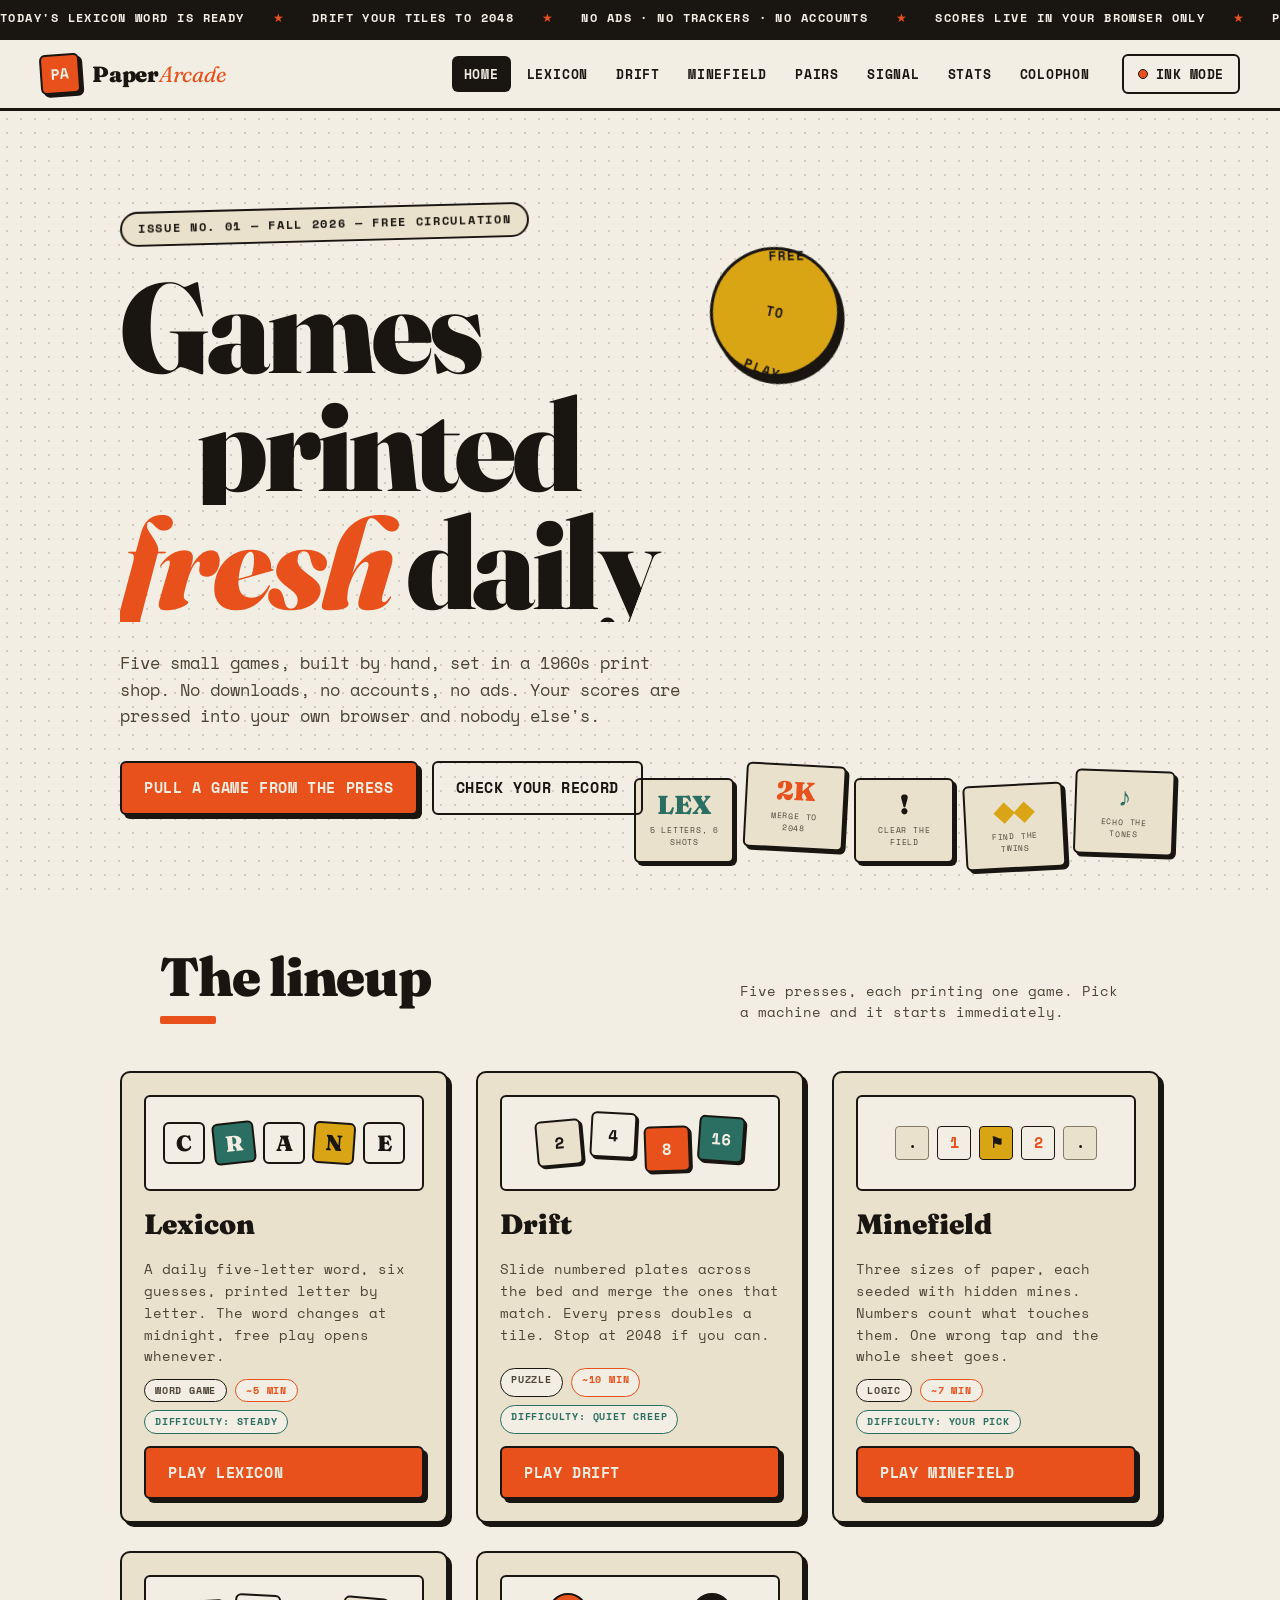
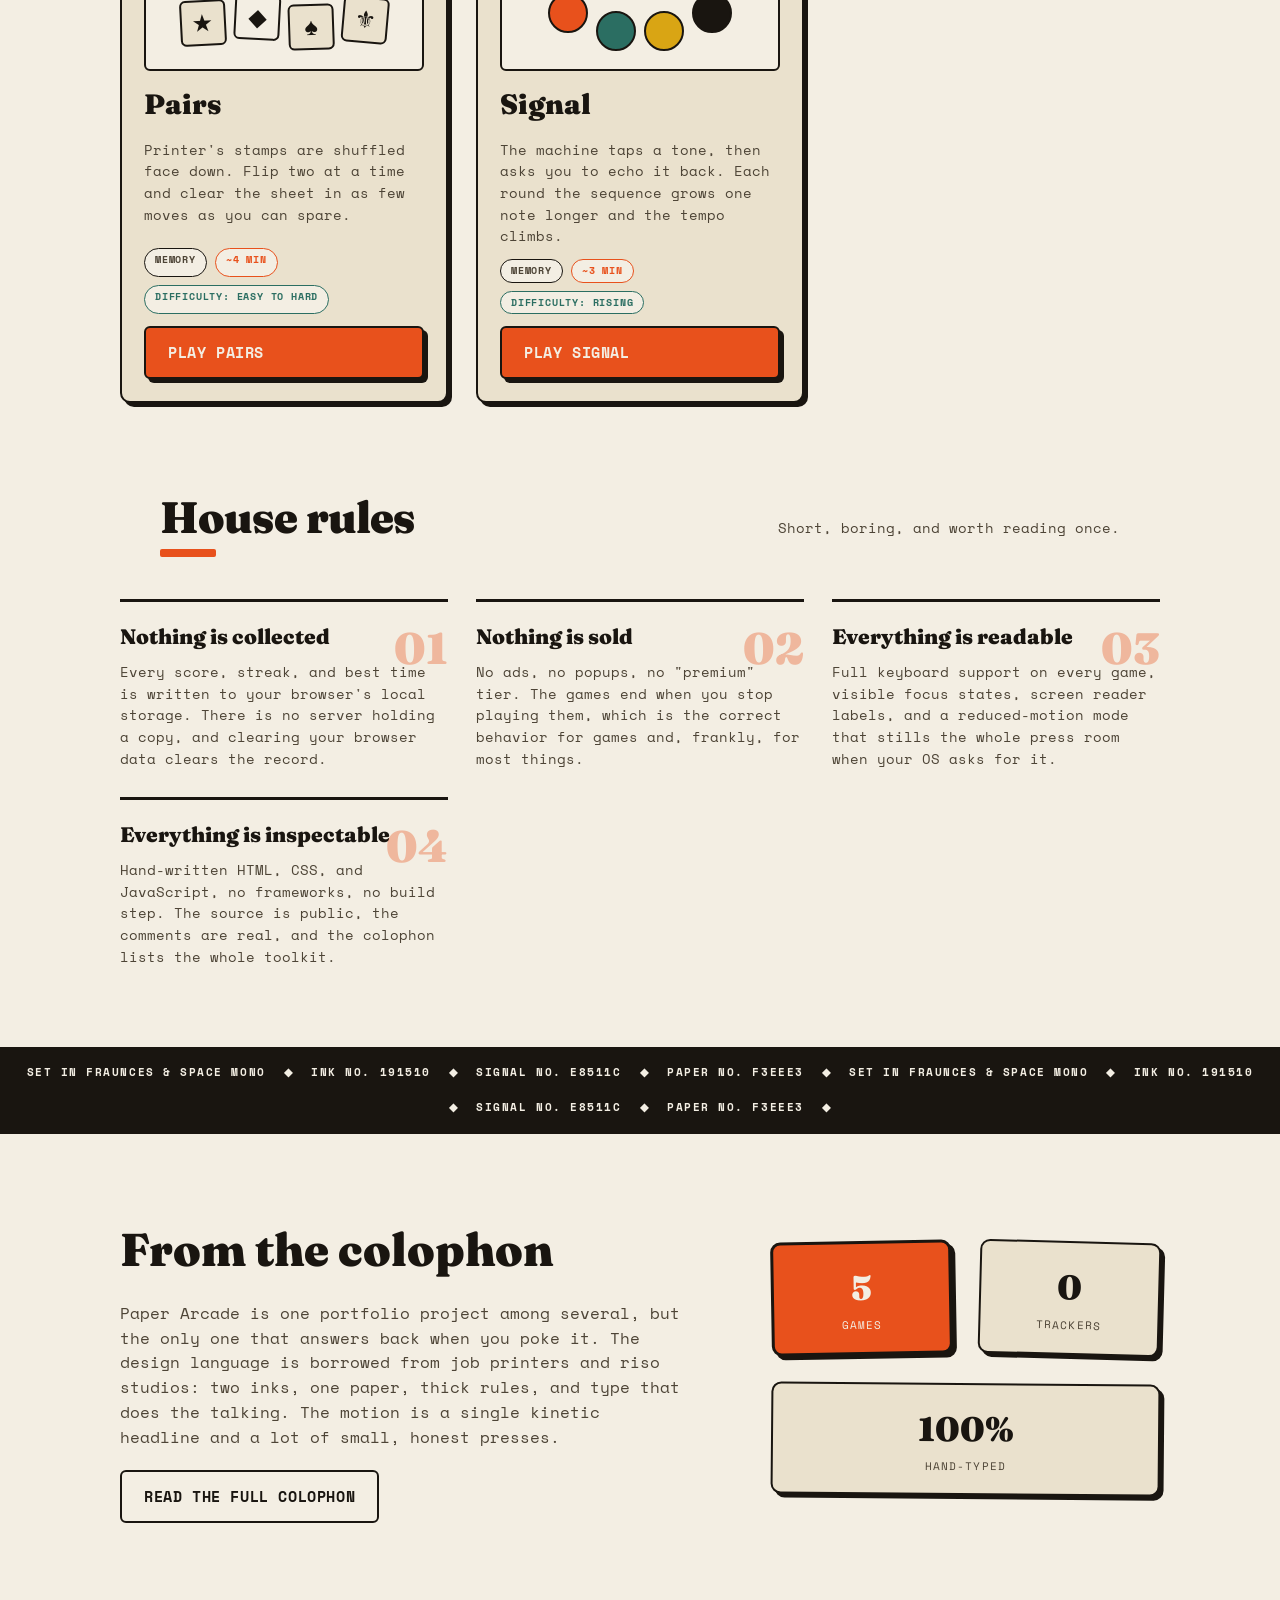
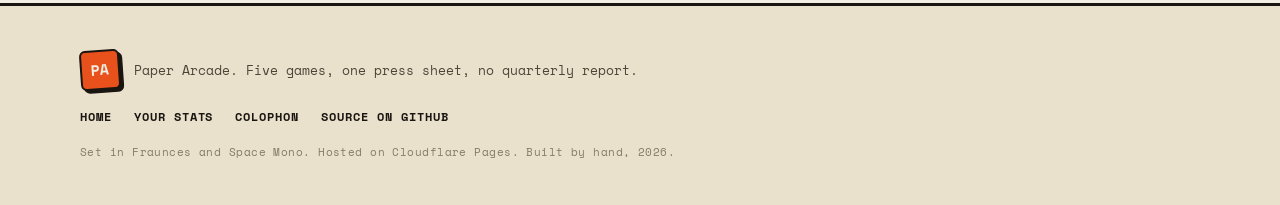
==== commit 232fd838: "Fix overlay visibility, hero headline spacing, sticker clipping" ====
--- a/index.html
+++ b/index.html
@@ -84,7 +84,7 @@
         <h1 class="hero__title">
           <span class="hero__line"><span class="hero__word">Games</span></span>
           <span class="hero__line hero__line--indent"><span class="hero__word">printed</span></span>
-          <span class="hero__line"><span class="hero__word hero__word--accent">fresh</span><span class="hero__word">daily</span></span>
+          <span class="hero__line"><span class="hero__word hero__word--accent">fresh</span> <span class="hero__word">daily</span></span>
         </h1>
         <p class="hero__lede">
           Five small games, built by hand, set in a 1960s print shop.
--- a/css/style.css
+++ b/css/style.css
@@ -603,14 +603,14 @@
   box-shadow: var(--shadow);
   transform: rotate(12deg);
   font-weight: 700;
-  font-size: 15px;
+  font-size: 13px;
   letter-spacing: 0.1em;
   z-index: 2;
   animation: sticker-wobble 5s ease-in-out infinite;
 }
 
-.hero__sticker span:nth-child(1) { transform: translateY(-22px) rotate(-14deg); }
-.hero__sticker span:nth-child(3) { transform: translateY(22px) rotate(8deg); }
+.hero__sticker span:nth-child(1) { transform: translateY(-17px) rotate(-14deg); }
+.hero__sticker span:nth-child(3) { transform: translateY(17px) rotate(8deg); }
 
 @keyframes sticker-wobble {
   0%, 100% { transform: rotate(10deg); }
@@ -1185,6 +1185,10 @@
 
 .game-stage {
   position: relative;
+}
+
+.board-overlay[hidden] {
+  display: none;
 }
 
 .board-overlay {
